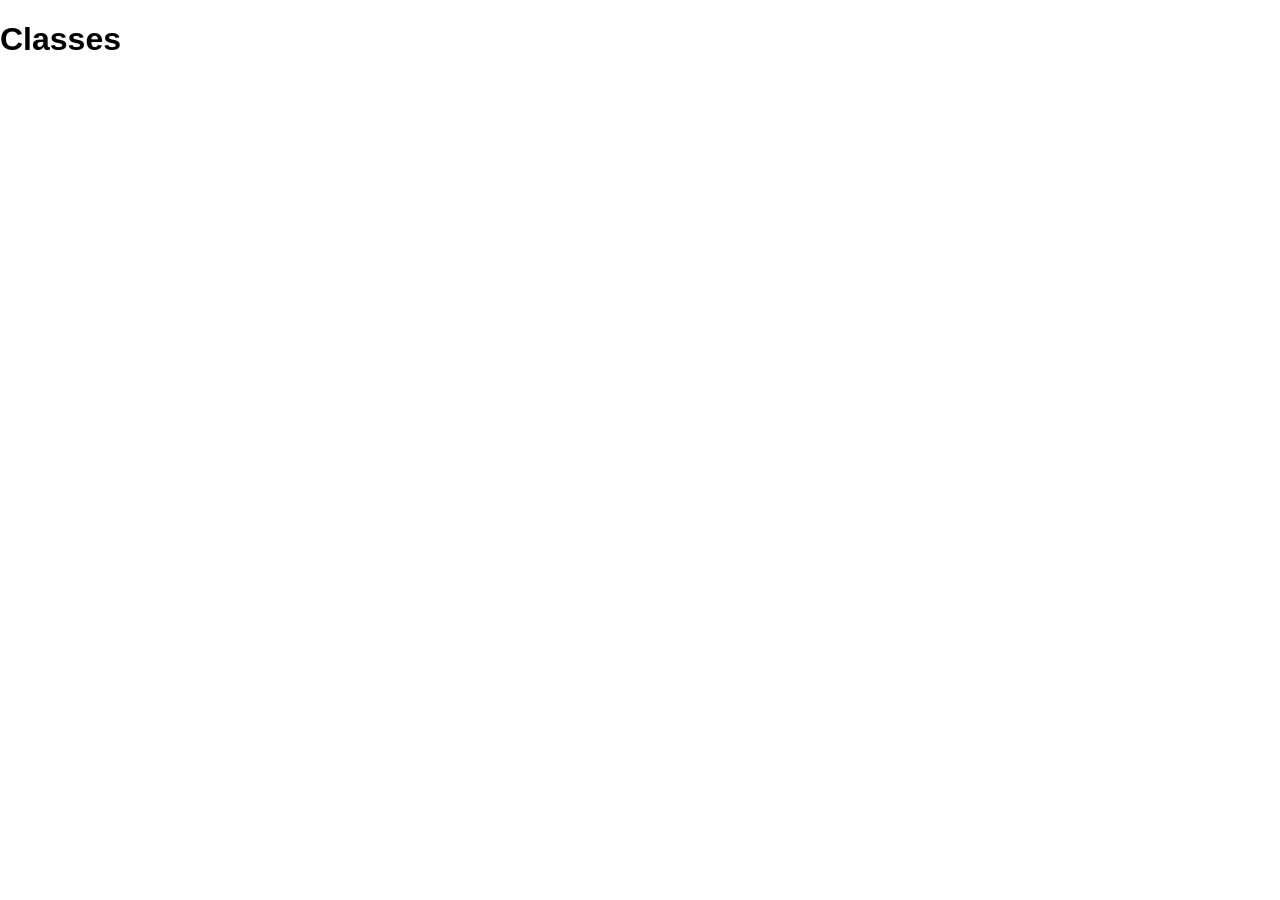
==== classes/index.html @ faa81750 "Update index.html" ====
<!DOCTYPE html>
<html lang="en">
<head>
    <meta charset="UTF-8">
    <meta name="viewport" content="width=device-width, initial-scale=1.0">
    <link rel="stylesheet" href="../styles.css">
    <title>Classes</title>
</head>

<body>

    <h1>Classes</h1>

</body>
</html>
---- styles.css ----
body {
  margin: 0;
  font-family: Arial, sans-serif;
}

/* HAMBURGER */
.menu-toggle {
  position: fixed;
  top: 20px;
  left: 20px;
  width: 28px;
  height: 22px;
  display: flex;
  flex-direction: column;
  justify-content: space-between;
  cursor: pointer;
  z-index: 1000;
}

.menu-toggle span {
  display: block;
  height: 3px;
  width: 100%;
  background: #333;
  border-radius: 2px;
}

/* MENU */
.menu {
  position: fixed;
  top: 60px;
  left: 20px;
  background: rgba(255,255,255,0.9);
  backdrop-filter: blur(6px);
  border-radius: 8px;
  padding: 15px;
  display: none;
  flex-direction: column;
  gap: 12px;
  z-index: 1000;
  box-shadow: 0 4px 12px rgba(0,0,0,0.15);
}

.menu a {
  text-decoration: none;
  color: black;
  font-weight: bold;
}

html {
  scroll-behavior: smooth;
}

/* HERO */
.hero {
  width: 100%;
  height: 100vh;
  background: black;
}

.hero video {
  width: 100%;
  height: 100%;
  object-fit: cover;
  display: block;
}

/* REVIEWS */
.reviews {
  display: flex;
  gap: 20px;
  padding: 40px;
  overflow-x: auto;
}

.review {
  flex: 0 0 320px;
  background: #f5f5f5;
  padding: 20px;
  border-radius: 12px;
  cursor: pointer;
}

.text {
  line-height: 1.5;
  max-height: 120px;
  overflow: hidden;
  position: relative;
}

.text::after {
  content: "...";
  position: absolute;
  bottom: 0;
  right: 0;
  background: #f5f5f5;
  padding-left: 5px;
}

.review.open .text {
  max-height: none;
}

.review.open .text::after {
  display: none;
}

.stars {
  color: #d4af37;
  margin-bottom: 10px;
}

.name {
  font-weight: bold;
  margin-bottom: 8px;
}

/* LOGOS */
.logos {
  overflow: hidden;
  padding: 40px 0;
  background: white;
}

.logos-track {
  display: flex;
  width: max-content;
  animation: scroll 25s linear infinite;
}

.logo-set {
  display: flex;
  gap: 60px;
  padding-right: 60px;
}

.logo-set img {
  height: 60px;
  width: auto;
}

@keyframes scroll {
  from { transform: translateX(0); }
  to { transform: translateX(-50%); }
}

/* YOUTUBE */
.video-section {
  padding: 40px 0;
  text-align: center;
}

.video-wrapper {
  width: 100%;
  aspect-ratio: 16 / 9;
}

.video-wrapper iframe {
  width: 100%;
  height: 100%;
  display: block;
}

.youtube-button {
  display: inline-block;
  margin-top: 30px;
  background: #FF0000;
  color: white;
  padding: 14px 24px;
  border-radius: 6px;
  text-decoration: none;
  font-weight: bold;
}

/* CTA */
.cta {
  padding: 40px 20px;
}

.cta-box {
  width: 85%;
  max-width: 900px;
  margin: 0 auto;
  background: #f5f5f5;
  padding: 35px;
  border-radius: 12px;
  text-align: center;
}

.cta-text {
  font-family: 'Orbitron', sans-serif;
  font-weight: 500;
  letter-spacing: 1px;
  margin-bottom: 18px;
}

.cta-button {
  display: inline-block;
  background: #000;
  color: white;
  padding: 16px 32px;
  border-radius: 6px;
  text-decoration: none;
  font-weight: bold;
  margin-bottom: 10px;
}

.cta-email {
  font-size: 14px;
  margin-top: 6px;
}

/* SOCIAL */
.social-section {
  padding: 40px 0;
}

.socials {
  display: flex;
  justify-content: center;
  gap: 18px;
}

.socials img {
  width: 42px;
  height: 42px;
  object-fit: contain;
}

/* MOBILE */
@media (max-width: 768px) {

  .hero {
    height: auto;
    background: none;
  }

  .hero video {
    width: 100%;
    height: auto;
  }

  .reviews {
    padding: 20px;
  }

  .review {
    flex: 0 0 85%;
  }

  .logo-set img {
    height: 45px;
  }

  .cta {
    padding: 30px 15px;
  }

  .cta-box {
    width: 90%;
    padding: 25px;
  }
}
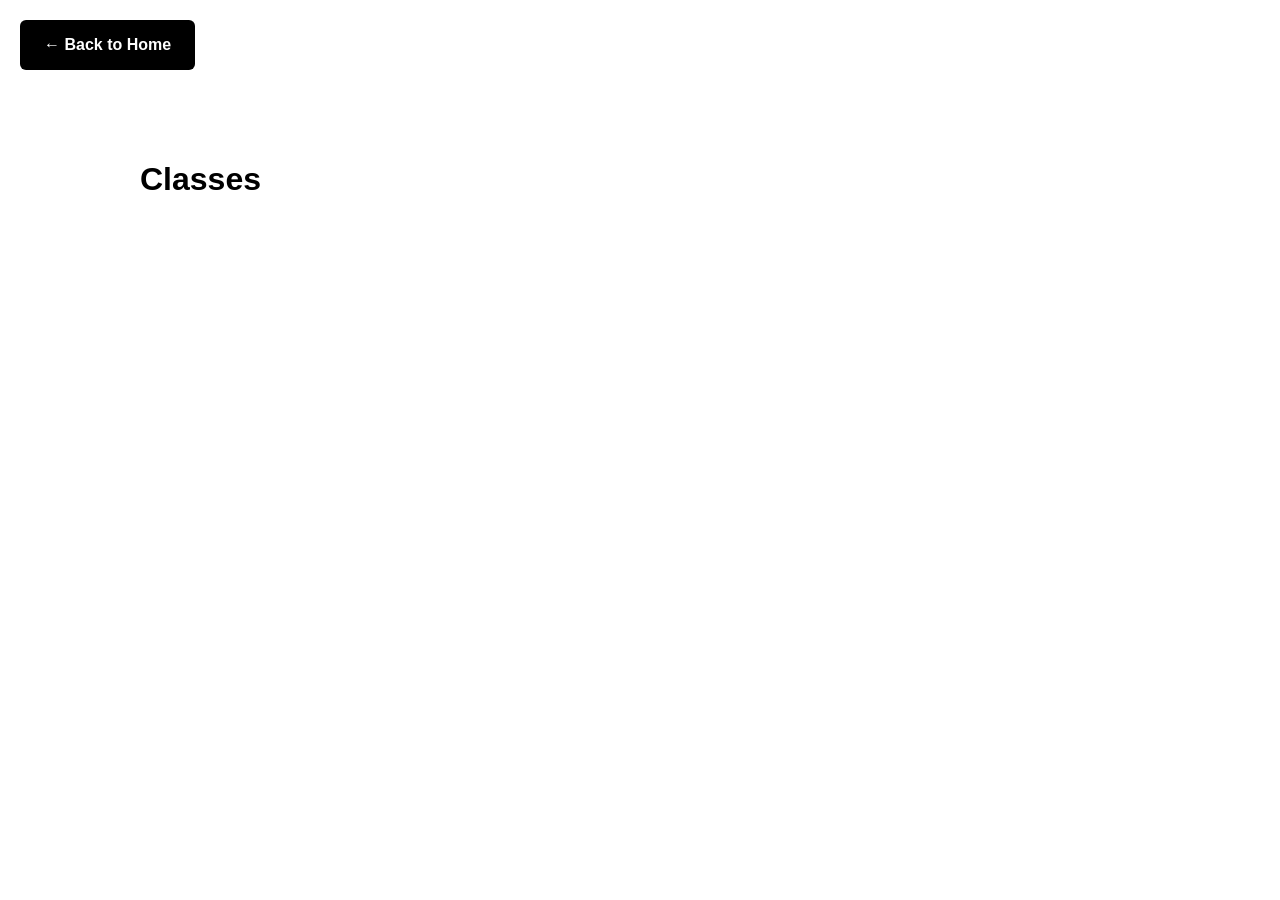
==== commit 715c5750: "Update index.html" ====
--- a/classes/index.html
+++ b/classes/index.html
@@ -1,15 +1,63 @@
 <!DOCTYPE html>
 <html lang="en">
 <head>
-    <meta charset="UTF-8">
-    <meta name="viewport" content="width=device-width, initial-scale=1.0">
-    <link rel="stylesheet" href="../styles.css">
-    <title>Classes</title>
+  <meta charset="UTF-8">
+  <meta name="viewport" content="width=device-width, initial-scale=1.0">
+  <title>Classes</title>
+
+  <link rel="stylesheet" href="../styles.css">
+
+  <style>
+
+    body{
+      margin:0;
+      font-family:Arial,sans-serif;
+      background:white;
+    }
+
+    .back-button{
+      position:fixed;
+      top:20px;
+      left:20px;
+      z-index:1000;
+
+      background:#000;
+      color:#fff;
+      text-decoration:none;
+
+      padding:16px 24px;
+      border-radius:6px;
+
+      font-weight:bold;
+
+      transition:0.2s;
+    }
+
+    .back-button:hover{
+      background:#333;
+    }
+
+    .content{
+      max-width:1000px;
+      margin:120px auto;
+      padding:20px;
+    }
+
+  </style>
+
 </head>
 
 <body>
 
-    <h1>Classes</h1>
+<a href="../index.html" class="back-button">
+  ← Back to Home
+</a>
+
+<div class="content">
+
+  <h1>Classes</h1>
+
+</div>
 
 </body>
 </html>
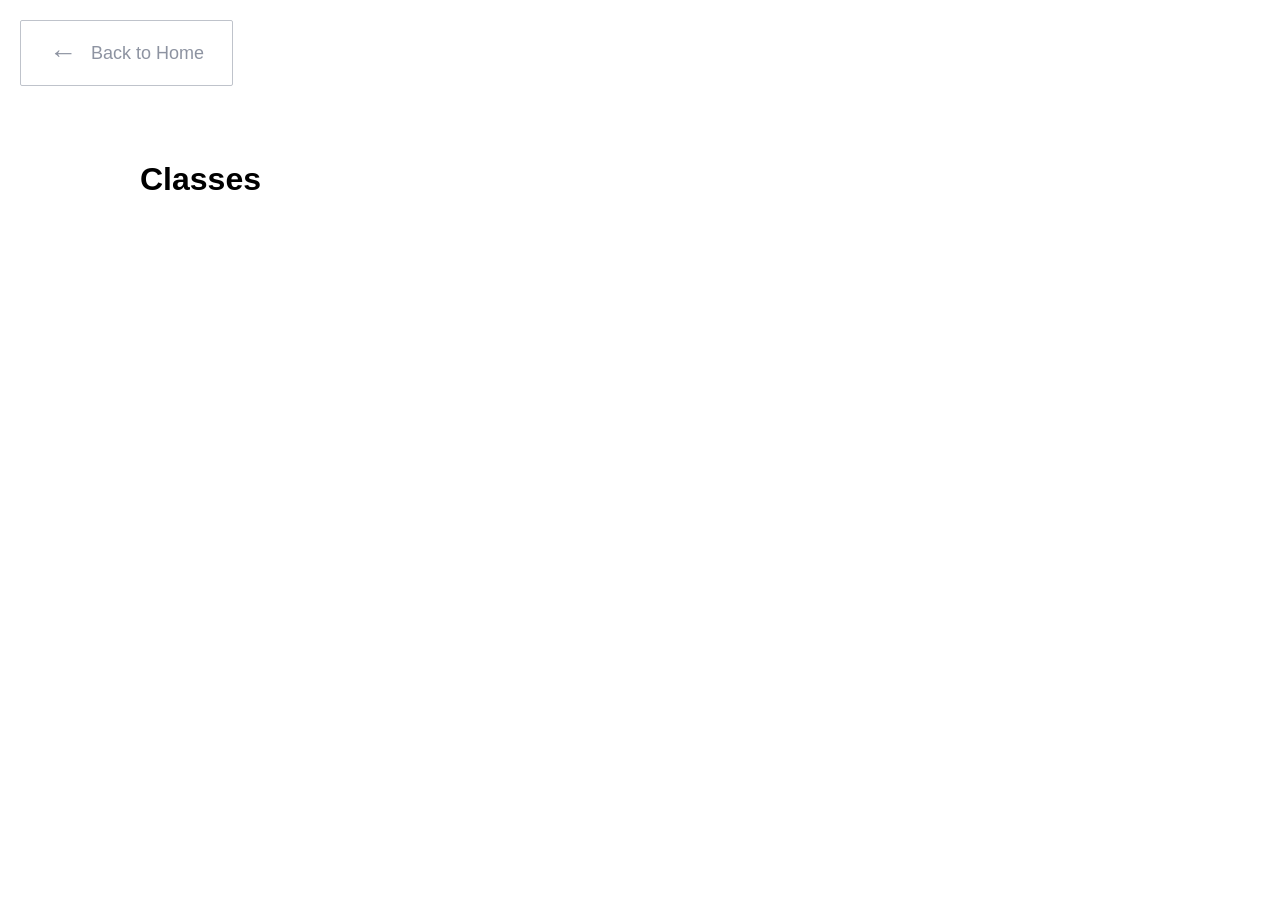
==== commit fac42b5e: "Update index.html" ====
--- a/classes/index.html
+++ b/classes/index.html
@@ -12,7 +12,7 @@
     body{
       margin:0;
       font-family:Arial,sans-serif;
-      background:white;
+      background:#fff;
     }
 
     .back-button{
@@ -21,20 +21,35 @@
       left:20px;
       z-index:1000;
 
-      background:#000;
-      color:#fff;
+      display:inline-flex;
+      align-items:center;
+      gap:14px;
+
+      padding:18px 28px;
+
       text-decoration:none;
+      color:#8d93a1;
 
-      padding:16px 24px;
-      border-radius:6px;
+      background:transparent;
+      border:1px solid #bfc3cb;
+      border-radius:2px;
 
-      font-weight:bold;
+      font-size:18px;
+      font-weight:500;
+      font-family:Arial,sans-serif;
 
-      transition:0.2s;
+      transition:0.2s ease;
     }
 
     .back-button:hover{
-      background:#333;
+      background:#f5f5f5;
+      color:#555;
+    }
+
+    .back-arrow{
+      font-size:28px;
+      line-height:1;
+      font-weight:400;
     }
 
     .content{
@@ -49,15 +64,16 @@
 
 <body>
 
-<a href="../index.html" class="back-button">
-  ← Back to Home
-</a>
+  <a href="../index.html" class="back-button">
+    <span class="back-arrow">←</span>
+    <span>Back to Home</span>
+  </a>
 
-<div class="content">
+  <div class="content">
 
-  <h1>Classes</h1>
+    <h1>Classes</h1>
 
-</div>
+  </div>
 
 </body>
 </html>
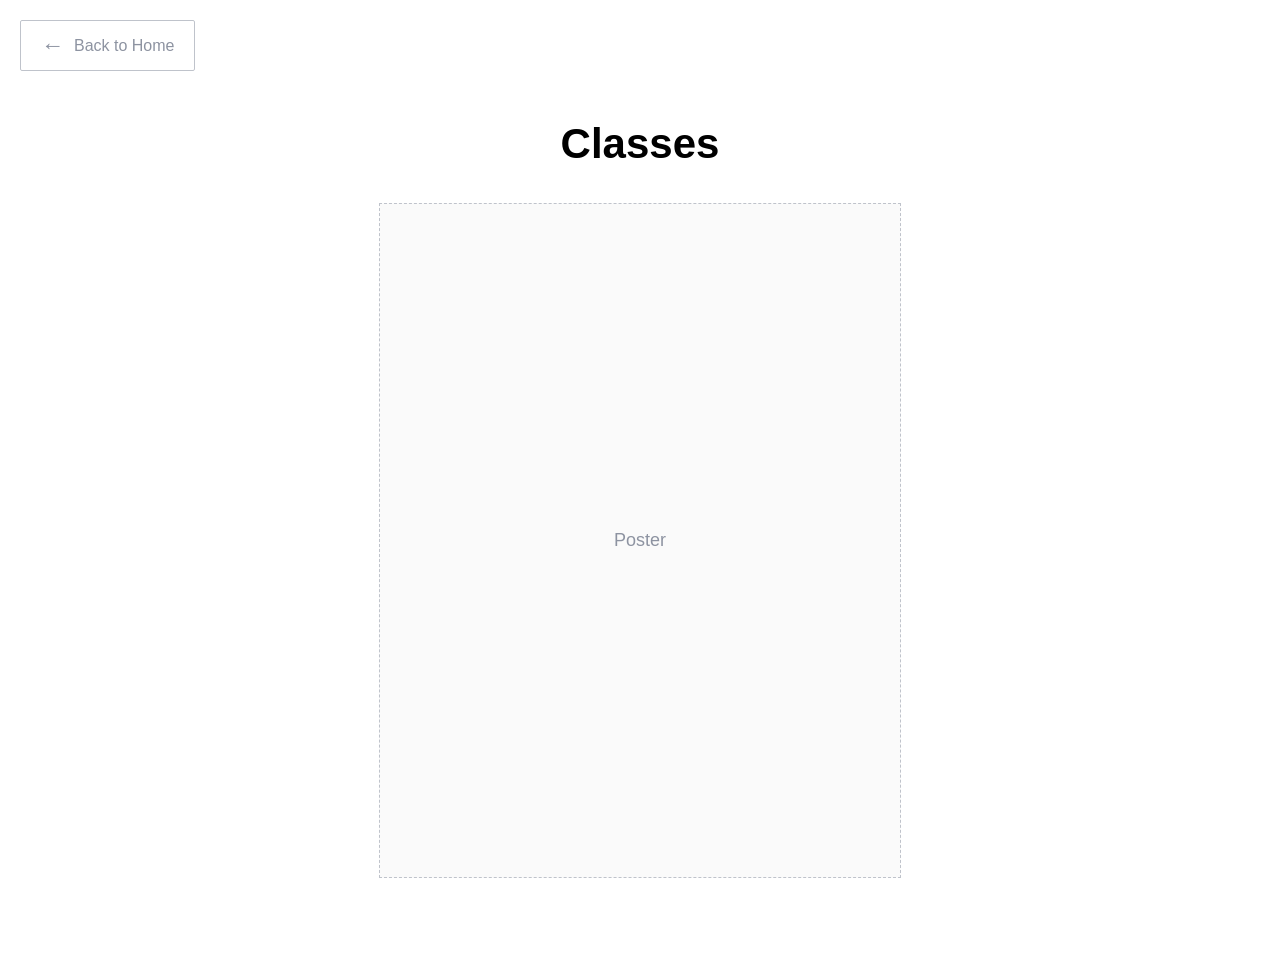
==== commit 15102920: "Update index.html" ====
--- a/classes/index.html
+++ b/classes/index.html
@@ -8,58 +8,96 @@
   <link rel="stylesheet" href="../styles.css">
 
   <style>
-
-    body{
-      margin:0;
-      font-family:Arial,sans-serif;
-      background:#fff;
+    body {
+      margin: 0;
+      font-family: Arial, sans-serif;
+      background: #fff;
     }
 
-    .back-button{
-      position:fixed;
-      top:20px;
-      left:20px;
-      z-index:1000;
+    .back-button {
+      position: fixed;
+      top: 20px;
+      left: 20px;
+      z-index: 1000;
 
-      display:inline-flex;
-      align-items:center;
-      gap:14px;
+      display: inline-flex;
+      align-items: center;
+      gap: 10px;
 
-      padding:18px 28px;
+      padding: 13px 20px;
 
-      text-decoration:none;
-      color:#8d93a1;
+      text-decoration: none;
+      color: #8d93a1;
 
-      background:transparent;
-      border:1px solid #bfc3cb;
-      border-radius:2px;
+      background: rgba(255, 255, 255, 0.95);
+      border: 1px solid #bfc3cb;
+      border-radius: 2px;
 
-      font-size:18px;
-      font-weight:500;
-      font-family:Arial,sans-serif;
+      font-size: 16px;
+      font-weight: 500;
 
-      transition:0.2s ease;
+      transition: 0.2s ease;
     }
 
-    .back-button:hover{
-      background:#f5f5f5;
-      color:#555;
+    .back-button:hover {
+      background: #f5f5f5;
+      color: #555;
     }
 
-    .back-arrow{
-      font-size:28px;
-      line-height:1;
-      font-weight:400;
+    .back-arrow {
+      font-size: 23px;
+      line-height: 1;
+      font-weight: 400;
     }
 
-    .content{
-      max-width:1000px;
-      margin:120px auto;
-      padding:20px;
+    .content {
+      width: min(90%, 700px);
+      margin: 0 auto;
+      padding: 120px 0 80px;
+      text-align: center;
     }
 
+    .page-title {
+      margin: 0 0 35px;
+      font-size: 42px;
+    }
+
+    .poster-placeholder {
+      width: min(100%, 520px);
+      aspect-ratio: 8.5 / 11;
+      margin: 0 auto;
+      border: 1px dashed #bfc3cb;
+      background: #fafafa;
+
+      display: flex;
+      align-items: center;
+      justify-content: center;
+
+      color: #8d93a1;
+      font-size: 18px;
+    }
+
+    @media (max-width: 600px) {
+      .back-button {
+        top: 14px;
+        left: 14px;
+        padding: 11px 16px;
+        font-size: 14px;
+      }
+
+      .back-arrow {
+        font-size: 20px;
+      }
+
+      .content {
+        padding-top: 100px;
+      }
+
+      .page-title {
+        font-size: 34px;
+      }
+    }
   </style>
-
 </head>
 
 <body>
@@ -69,11 +107,15 @@
     <span>Back to Home</span>
   </a>
 
-  <div class="content">
+  <main class="content">
 
-    <h1>Classes</h1>
+    <h1 class="page-title">Classes</h1>
 
-  </div>
+    <div class="poster-placeholder">
+      Poster
+    </div>
+
+  </main>
 
 </body>
 </html>
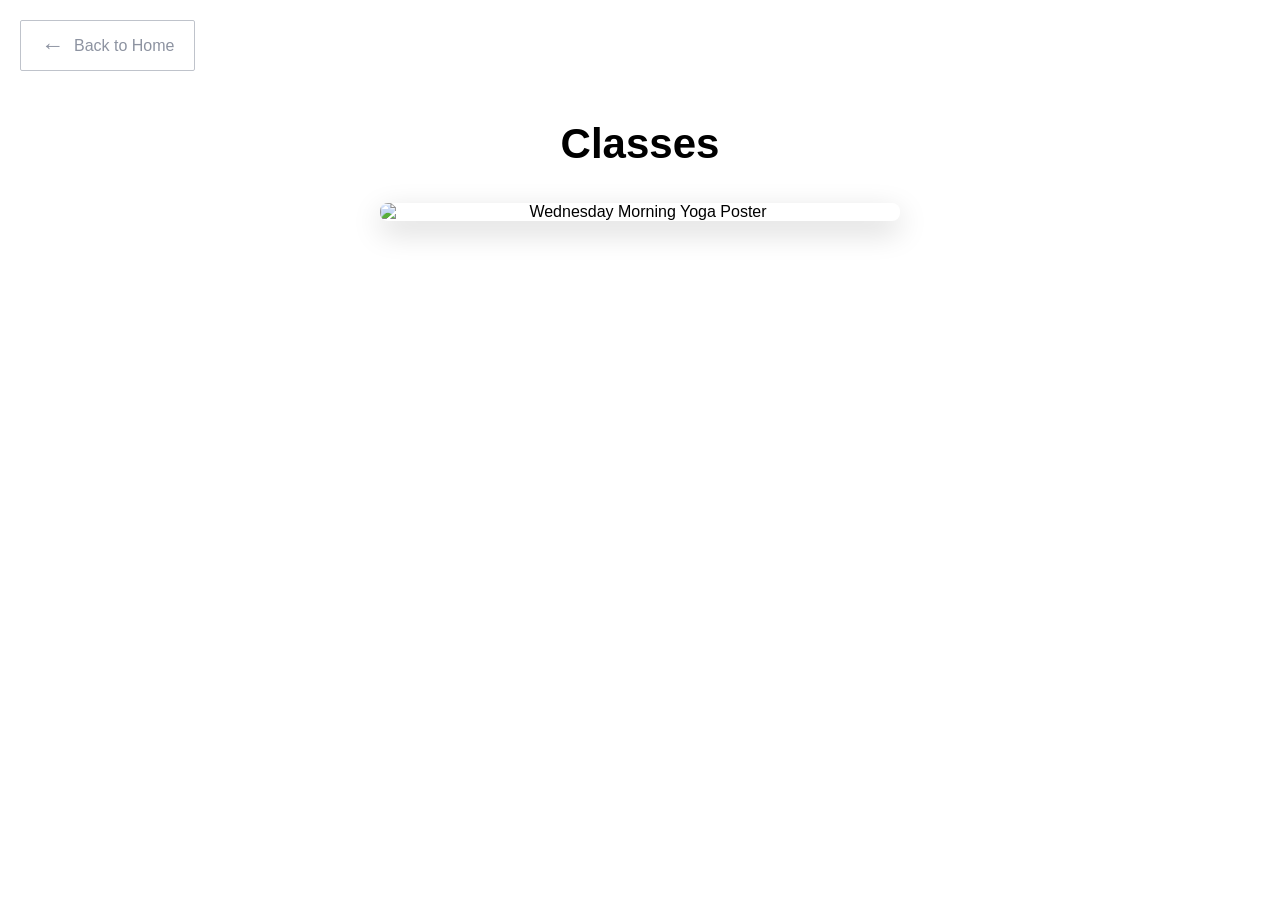
==== commit 571c05b0: "Update index.html" ====
--- a/classes/index.html
+++ b/classes/index.html
@@ -8,114 +8,117 @@
   <link rel="stylesheet" href="../styles.css">
 
   <style>
-    body {
-      margin: 0;
-      font-family: Arial, sans-serif;
-      background: #fff;
+
+    body{
+      margin:0;
+      font-family:Arial,sans-serif;
+      background:#fff;
     }
 
-    .back-button {
-      position: fixed;
-      top: 20px;
-      left: 20px;
-      z-index: 1000;
+    .back-button{
+      position:fixed;
+      top:20px;
+      left:20px;
+      z-index:1000;
 
-      display: inline-flex;
-      align-items: center;
-      gap: 10px;
+      display:inline-flex;
+      align-items:center;
+      gap:10px;
 
-      padding: 13px 20px;
+      padding:13px 20px;
 
-      text-decoration: none;
-      color: #8d93a1;
+      text-decoration:none;
+      color:#8d93a1;
 
-      background: rgba(255, 255, 255, 0.95);
-      border: 1px solid #bfc3cb;
-      border-radius: 2px;
+      background:rgba(255,255,255,.95);
+      border:1px solid #bfc3cb;
+      border-radius:2px;
 
-      font-size: 16px;
-      font-weight: 500;
+      font-size:16px;
+      font-weight:500;
 
-      transition: 0.2s ease;
+      transition:.2s ease;
     }
 
-    .back-button:hover {
-      background: #f5f5f5;
-      color: #555;
+    .back-button:hover{
+      background:#f5f5f5;
+      color:#555;
     }
 
-    .back-arrow {
-      font-size: 23px;
-      line-height: 1;
-      font-weight: 400;
+    .back-arrow{
+      font-size:23px;
+      line-height:1;
     }
 
-    .content {
-      width: min(90%, 700px);
-      margin: 0 auto;
-      padding: 120px 0 80px;
-      text-align: center;
+    .content{
+      width:min(90%,700px);
+      margin:0 auto;
+      padding:120px 0 80px;
+      text-align:center;
     }
 
-    .page-title {
-      margin: 0 0 35px;
-      font-size: 42px;
+    .page-title{
+      margin:0 0 35px;
+      font-size:42px;
     }
 
-    .poster-placeholder {
-      width: min(100%, 520px);
-      aspect-ratio: 8.5 / 11;
-      margin: 0 auto;
-      border: 1px dashed #bfc3cb;
-      background: #fafafa;
-
-      display: flex;
-      align-items: center;
-      justify-content: center;
-
-      color: #8d93a1;
-      font-size: 18px;
+    .poster{
+      width:min(100%,520px);
+      margin:0 auto;
     }
 
-    @media (max-width: 600px) {
-      .back-button {
-        top: 14px;
-        left: 14px;
-        padding: 11px 16px;
-        font-size: 14px;
+    .poster img{
+      width:100%;
+      height:auto;
+      display:block;
+
+      border-radius:8px;
+      box-shadow:0 10px 30px rgba(0,0,0,.18);
+    }
+
+    @media (max-width:600px){
+
+      .back-button{
+        top:14px;
+        left:14px;
+        padding:11px 16px;
+        font-size:14px;
       }
 
-      .back-arrow {
-        font-size: 20px;
+      .back-arrow{
+        font-size:20px;
       }
 
-      .content {
-        padding-top: 100px;
+      .content{
+        padding-top:100px;
       }
 
-      .page-title {
-        font-size: 34px;
+      .page-title{
+        font-size:34px;
       }
+
     }
+
   </style>
+
 </head>
 
 <body>
 
-  <a href="../index.html" class="back-button">
+<a href="../index.html" class="back-button">
     <span class="back-arrow">←</span>
     <span>Back to Home</span>
-  </a>
+</a>
 
-  <main class="content">
+<main class="content">
 
     <h1 class="page-title">Classes</h1>
 
-    <div class="poster-placeholder">
-      Poster
+    <div class="poster">
+        <img src="poster.jpg" alt="Wednesday Morning Yoga Poster">
     </div>
 
-  </main>
+</main>
 
 </body>
 </html>
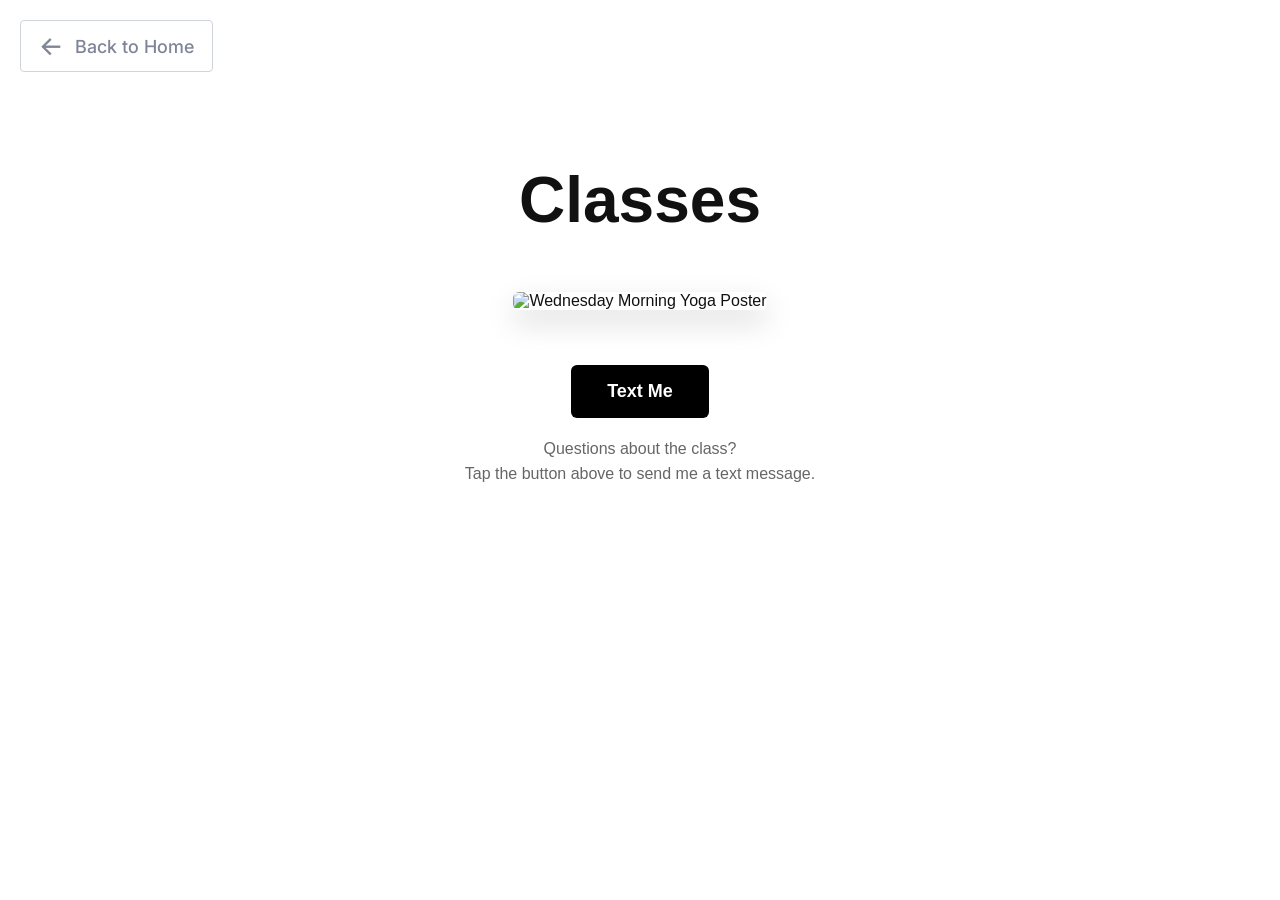
==== commit c25a4a54: "Update index.html" ====
--- a/classes/index.html
+++ b/classes/index.html
@@ -5,98 +5,126 @@
   <meta name="viewport" content="width=device-width, initial-scale=1.0">
   <title>Classes</title>
 
-  <link rel="stylesheet" href="../styles.css">
+  <link rel="preconnect" href="https://fonts.googleapis.com">
+  <link rel="preconnect" href="https://fonts.gstatic.com" crossorigin>
+
+  <link href="https://fonts.googleapis.com/css2?family=Inter:wght@400;500;600&display=swap" rel="stylesheet">
 
   <style>
-
-    body{
-      margin:0;
-      font-family:Arial,sans-serif;
-      background:#fff;
+    * {
+      box-sizing: border-box;
     }
 
-    .back-button{
-      position:fixed;
-      top:20px;
-      left:20px;
-      z-index:1000;
-
-      display:inline-flex;
-      align-items:center;
-      gap:10px;
-
-      padding:13px 20px;
-
-      text-decoration:none;
-      color:#8d93a1;
-
-      background:rgba(255,255,255,.95);
-      border:1px solid #bfc3cb;
-      border-radius:2px;
-
-      font-size:16px;
-      font-weight:500;
-
-      transition:.2s ease;
+    body {
+      margin: 0;
+      font-family: Arial, sans-serif;
+      background: white;
+      color: #111;
     }
 
-    .back-button:hover{
-      background:#f5f5f5;
-      color:#555;
+    .back-button {
+      position: fixed;
+      top: 20px;
+      left: 20px;
+      z-index: 1000;
+
+      display: inline-flex;
+      align-items: center;
+      gap: 12px;
+
+      padding: 12px 18px;
+
+      border: 1px solid #cfd3dc;
+      border-radius: 4px;
+
+      background: white;
+
+      color: #7d8597;
+      text-decoration: none;
+
+      font-family: "Inter", sans-serif;
+      font-size: 18px;
+      font-weight: 500;
+
+      transition: .2s;
     }
 
-    .back-arrow{
-      font-size:23px;
-      line-height:1;
+    .back-button:hover {
+      background: #f7f7f7;
+      color: #111;
+      border-color: #999;
     }
 
-    .content{
-      width:min(90%,700px);
-      margin:0 auto;
-      padding:120px 0 80px;
-      text-align:center;
+    .arrow {
+      font-size: 26px;
+      line-height: 1;
     }
 
-    .page-title{
-      margin:0 0 35px;
-      font-size:42px;
+    .container {
+      max-width: 900px;
+      margin: 0 auto;
+      padding: 120px 20px 80px;
+      text-align: center;
     }
 
-    .poster{
-      width:min(100%,520px);
-      margin:0 auto;
+    h1 {
+      font-size: 64px;
+      margin-bottom: 55px;
     }
 
-    .poster img{
-      width:100%;
-      height:auto;
-      display:block;
-
-      border-radius:8px;
-      box-shadow:0 10px 30px rgba(0,0,0,.18);
+    .poster {
+      width: 100%;
+      max-width: 650px;
+      border-radius: 6px;
+      box-shadow: 0 12px 30px rgba(0,0,0,.15);
     }
 
-    @media (max-width:600px){
+    .contact-section {
+      margin-top: 55px;
+    }
+
+    .contact-button {
+      display: inline-block;
+
+      background: black;
+      color: white;
+
+      text-decoration: none;
+
+      padding: 16px 36px;
+      border-radius: 6px;
+
+      font-weight: bold;
+      font-size: 18px;
+
+      transition: .2s;
+    }
+
+    .contact-button:hover {
+      background: #333;
+    }
+
+    .contact-text {
+      margin-top: 18px;
+      color: #666;
+      font-size: 16px;
+      line-height: 1.6;
+    }
+
+    @media (max-width:768px){
+
+      h1{
+        font-size:46px;
+      }
 
       .back-button{
-        top:14px;
-        left:14px;
-        padding:11px 16px;
-        font-size:14px;
+        padding:10px 15px;
+        font-size:16px;
       }
 
-      .back-arrow{
-        font-size:20px;
+      .arrow{
+        font-size:22px;
       }
-
-      .content{
-        padding-top:100px;
-      }
-
-      .page-title{
-        font-size:34px;
-      }
-
     }
 
   </style>
@@ -105,20 +133,32 @@
 
 <body>
 
-<a href="../index.html" class="back-button">
-    <span class="back-arrow">←</span>
-    <span>Back to Home</span>
+<a class="back-button" href="../">
+  <span class="arrow">←</span>
+  <span>Back to Home</span>
 </a>
 
-<main class="content">
+<div class="container">
 
-    <h1 class="page-title">Classes</h1>
+  <h1>Classes</h1>
 
-    <div class="poster">
-        <img src="poster.jpg" alt="Wednesday Morning Yoga Poster">
+  <img src="poster.jpg" alt="Wednesday Morning Yoga Poster" class="poster">
+
+  <div class="contact-section">
+
+    <a class="contact-button"
+       href="sms:+16477019924?&body=Hi%20Anthony,%20I%20saw%20your%20Wednesday%20Morning%20Yoga%20poster%20and%20I'm%20interested%20in%20the%20class.">
+      Text Me
+    </a>
+
+    <div class="contact-text">
+      Questions about the class?<br>
+      Tap the button above to send me a text message.
     </div>
 
-</main>
+  </div>
+
+</div>
 
 </body>
 </html>
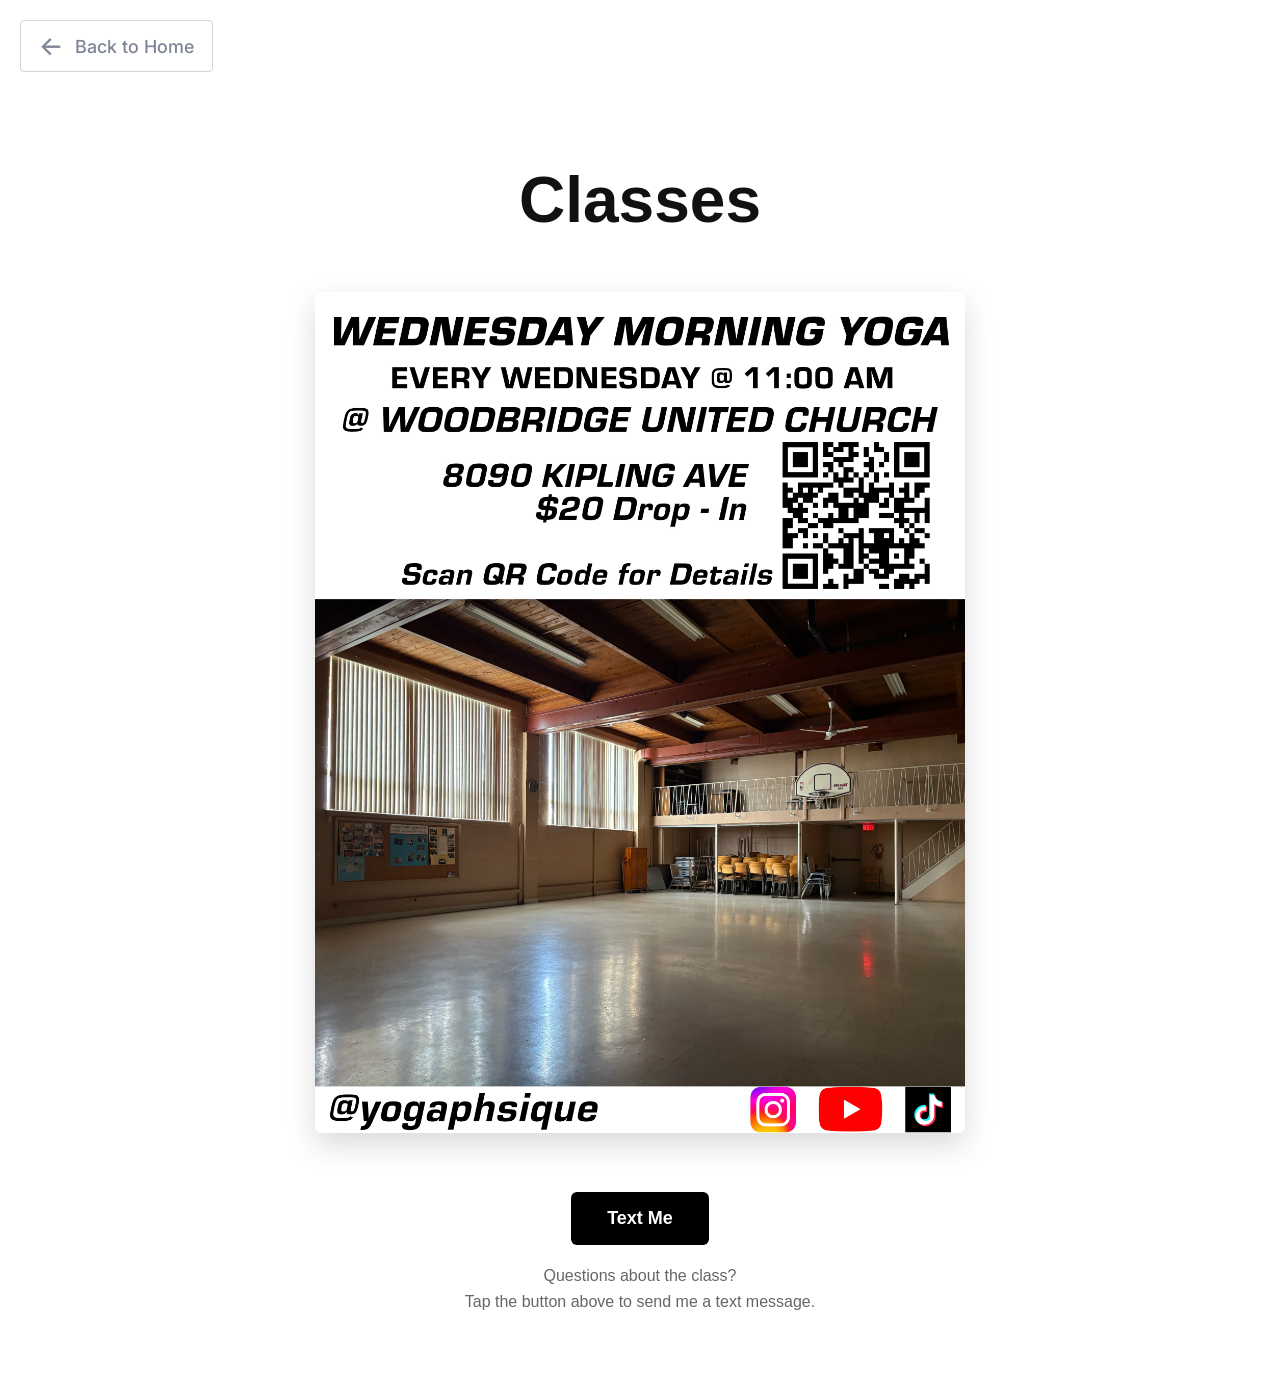
==== commit aad884c6: "Update index.html" ====
--- a/classes/index.html
+++ b/classes/index.html
@@ -142,7 +142,7 @@
 
   <h1>Classes</h1>
 
-  <img src="poster.jpg" alt="Wednesday Morning Yoga Poster" class="poster">
+  <img src="Yoga-Poster.jpg" alt="Wednesday Morning Yoga Poster" class="poster">
 
   <div class="contact-section">
 
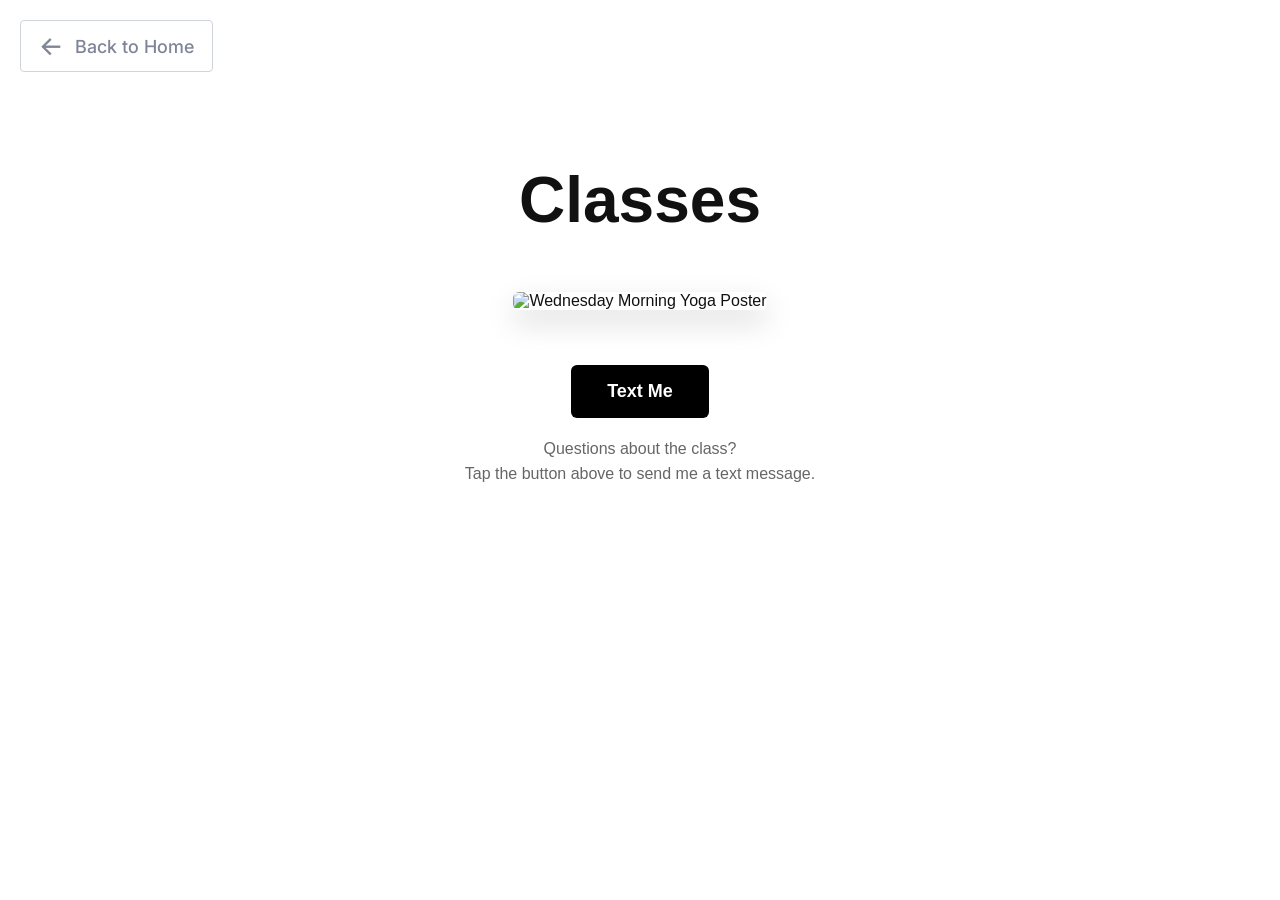
==== commit 22332194: "Update index.html" ====
--- a/classes/index.html
+++ b/classes/index.html
@@ -142,7 +142,7 @@
 
   <h1>Classes</h1>
 
-  <img src="Yoga-Poster.jpg" alt="Wednesday Morning Yoga Poster" class="poster">
+  <img src="Yoga-Posterv2.jpg" alt="Wednesday Morning Yoga Poster" class="poster">
 
   <div class="contact-section">
 
